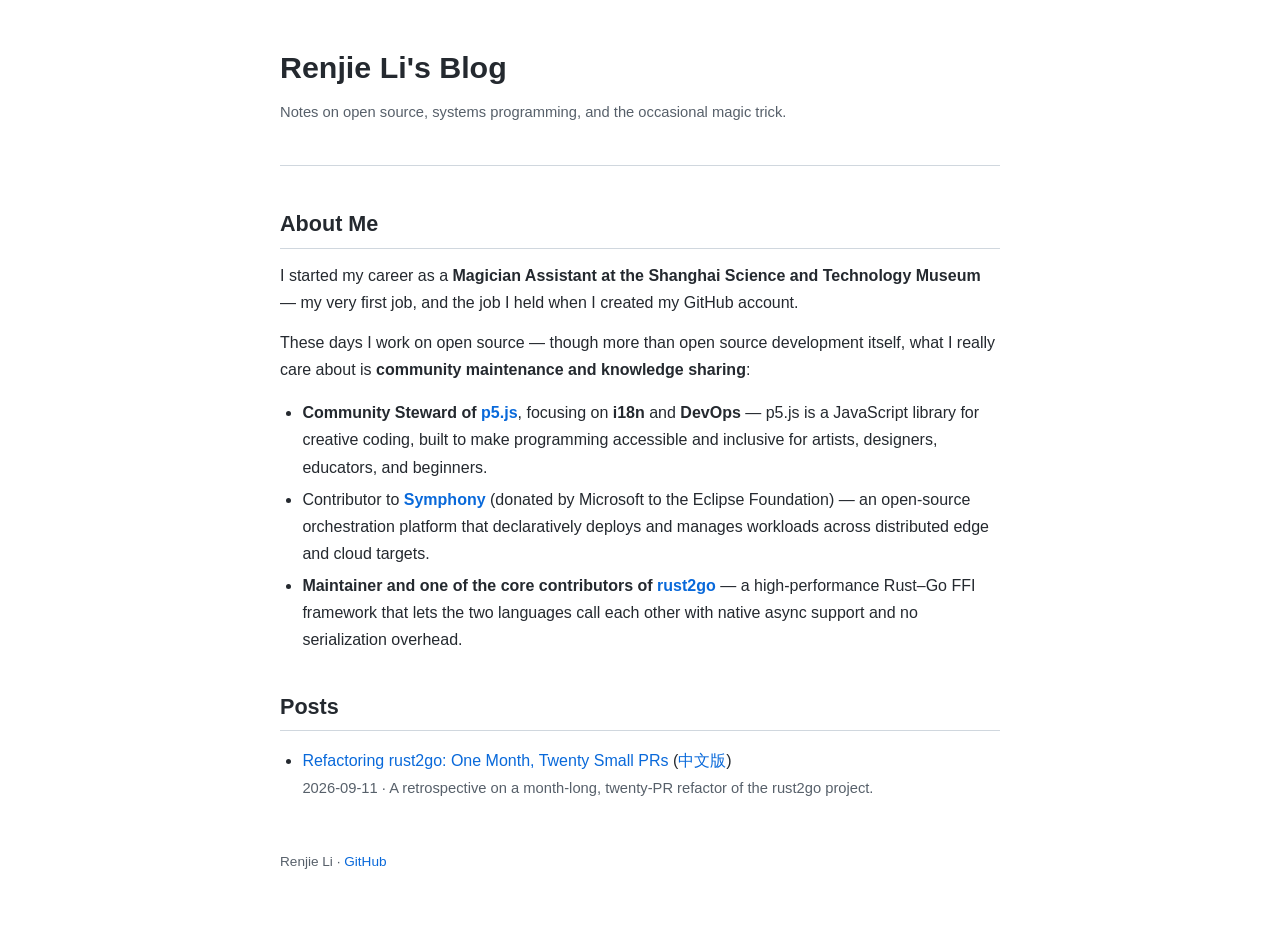
==== index.html @ 01f3672a "Add rust2go refactor blog post (EN/ZH) and site scaffolding" ====
<!DOCTYPE html>
<html lang="en">
<head>
  <meta charset="UTF-8">
  <meta name="viewport" content="width=device-width, initial-scale=1.0">
  <title>Renjie Li's Blog</title>
  <link rel="stylesheet" href="style.css">
</head>
<body>
  <div class="container">
    <h1>Renjie Li's Blog</h1>
    <p class="meta">Notes on open source, systems programming, and the occasional magic trick.</p>
    <hr>
    <h2>About Me</h2>
    <p>
      I started my career as a <strong>Magician Assistant at the Shanghai Science and Technology
      Museum</strong> — my very first job, and the job I held when I created my GitHub account.
    </p>
    <p>
      These days I work on open source — though more than open source development itself,
      what I really care about is <strong>community maintenance and knowledge sharing</strong>:
    </p>
    <ul>
      <li><strong>Community Steward of <a href="https://github.com/processing/p5.js">p5.js</a></strong>, focusing on <strong>i18n</strong> and <strong>DevOps</strong> — p5.js is a JavaScript library for creative coding, built to make programming accessible and inclusive for artists, designers, educators, and beginners.</li>
      <li>Contributor to <strong><a href="https://github.com/eclipse-symphony/symphony">Symphony</a></strong> (donated by Microsoft to the Eclipse Foundation) — an open-source orchestration platform that declaratively deploys and manages workloads across distributed edge and cloud targets.</li>
      <li><strong>Maintainer and one of the core contributors of <a href="https://github.com/ihciah/rust2go">rust2go</a></strong> — a high-performance Rust–Go FFI framework that lets the two languages call each other with native async support and no serialization overhead.</li>
    </ul>
    <h2>Posts</h2>
    <ul>
      <li>
        <a href="posts/rust2go-refactor.html">Refactoring rust2go: One Month, Twenty Small PRs</a>
        (<a href="posts/rust2go-refactor-zh.html">中文版</a>)
        <br>
        <span class="meta">2026-09-11 · A retrospective on a month-long, twenty-PR refactor of the rust2go project.</span>
      </li>
    </ul>
    <footer>
      <p>Renjie Li · <a href="https://github.com/lirenjie95">GitHub</a></p>
    </footer>
  </div>
</body>
</html>
---- style.css ----
:root {
  --fg: #24292f;
  --muted: #57606a;
  --link: #0969da;
  --border: #d0d7de;
  --bg: #ffffff;
  --code-bg: #f6f8fa;
}

* { box-sizing: border-box; }

body {
  margin: 0;
  padding: 0;
  background: var(--bg);
  color: var(--fg);
  font-family: -apple-system, BlinkMacSystemFont, "Segoe UI", "Noto Sans",
    Helvetica, Arial, "PingFang SC", "Microsoft YaHei", sans-serif;
  line-height: 1.7;
}

.container {
  max-width: 760px;
  margin: 0 auto;
  padding: 3rem 1.25rem 4rem;
}

a { color: var(--link); text-decoration: none; }
a:hover { text-decoration: underline; }

h1 {
  font-size: 1.9rem;
  line-height: 1.3;
  margin: 0 0 0.5rem;
}

h2 {
  font-size: 1.35rem;
  margin: 2.2rem 0 0.6rem;
  padding-bottom: 0.3rem;
  border-bottom: 1px solid var(--border);
}

h3 { font-size: 1.1rem; margin: 1.6rem 0 0.4rem; }

p { margin: 0.8rem 0; }

ul, ol { padding-left: 1.4rem; }
li { margin: 0.3rem 0; }

code {
  background: var(--code-bg);
  border-radius: 4px;
  padding: 0.15em 0.35em;
  font-family: ui-monospace, SFMono-Regular, "SF Mono", Menlo, Consolas, monospace;
  font-size: 0.9em;
}

pre {
  background: var(--code-bg);
  border-radius: 6px;
  padding: 0.9rem 1rem;
  overflow-x: auto;
}
pre code { background: none; padding: 0; }

blockquote {
  margin: 1rem 0;
  padding: 0.2rem 1rem;
  border-left: 3px solid var(--border);
  color: var(--muted);
}

.meta {
  color: var(--muted);
  font-size: 0.92rem;
  margin-bottom: 2rem;
}

.lang-switch {
  margin: 1rem 0 0;
  font-size: 0.95rem;
}

hr {
  border: none;
  border-top: 1px solid var(--border);
  margin: 2.5rem 0;
}

footer {
  color: var(--muted);
  font-size: 0.85rem;
  margin-top: 3rem;
}
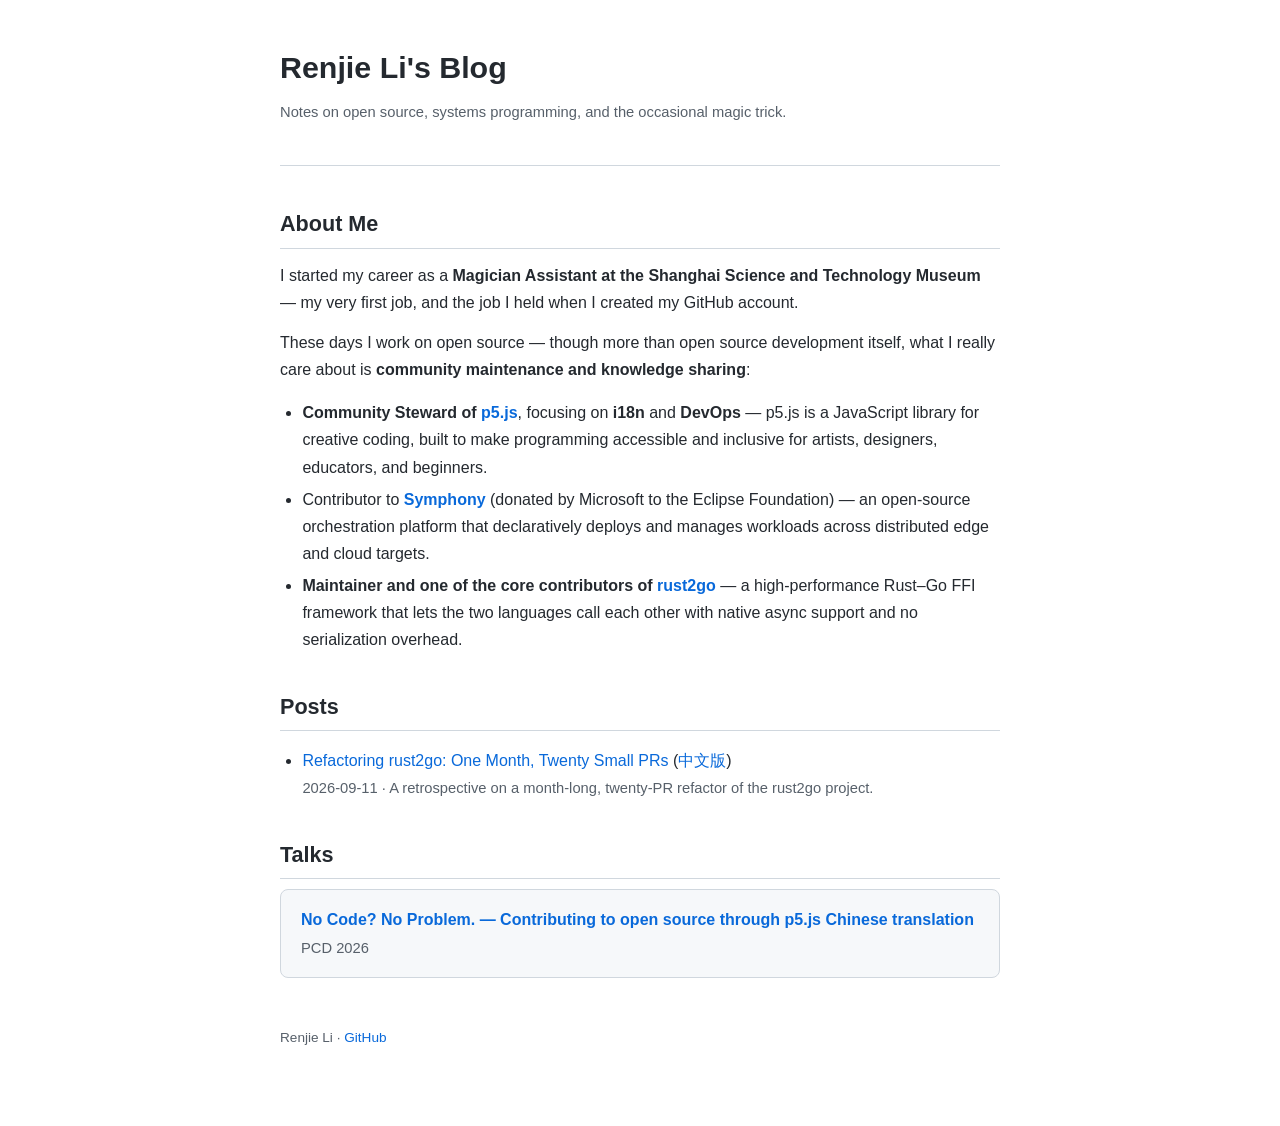
==== commit 88acbcf6: "add PCD 2026 talk card to homepage" ====
--- a/index.html
+++ b/index.html
@@ -34,6 +34,11 @@
         <span class="meta">2026-09-11 · A retrospective on a month-long, twenty-PR refactor of the rust2go project.</span>
       </li>
     </ul>
+    <h2>Talks</h2>
+    <a class="talk-card" href="https://lirenjie95.github.io/pcd2026-talk/">
+      <span class="talk-card-title">No Code? No Problem. — Contributing to open source through p5.js Chinese translation</span>
+      <span class="talk-card-meta">PCD 2026</span>
+    </a>
     <footer>
       <p>Renjie Li · <a href="https://github.com/lirenjie95">GitHub</a></p>
     </footer>
--- a/style.css
+++ b/style.css
@@ -93,3 +93,30 @@
   font-size: 0.85rem;
   margin-top: 3rem;
 }
+
+.talk-card {
+  display: block;
+  border: 1px solid var(--border);
+  border-radius: 8px;
+  padding: 1rem 1.25rem;
+  background: var(--code-bg);
+  transition: border-color 0.15s ease;
+}
+
+.talk-card:hover {
+  border-color: var(--link);
+  text-decoration: none;
+}
+
+.talk-card-title {
+  display: block;
+  font-weight: 600;
+  color: var(--link);
+}
+
+.talk-card-meta {
+  display: block;
+  color: var(--muted);
+  font-size: 0.92rem;
+  margin-top: 0.2rem;
+}
